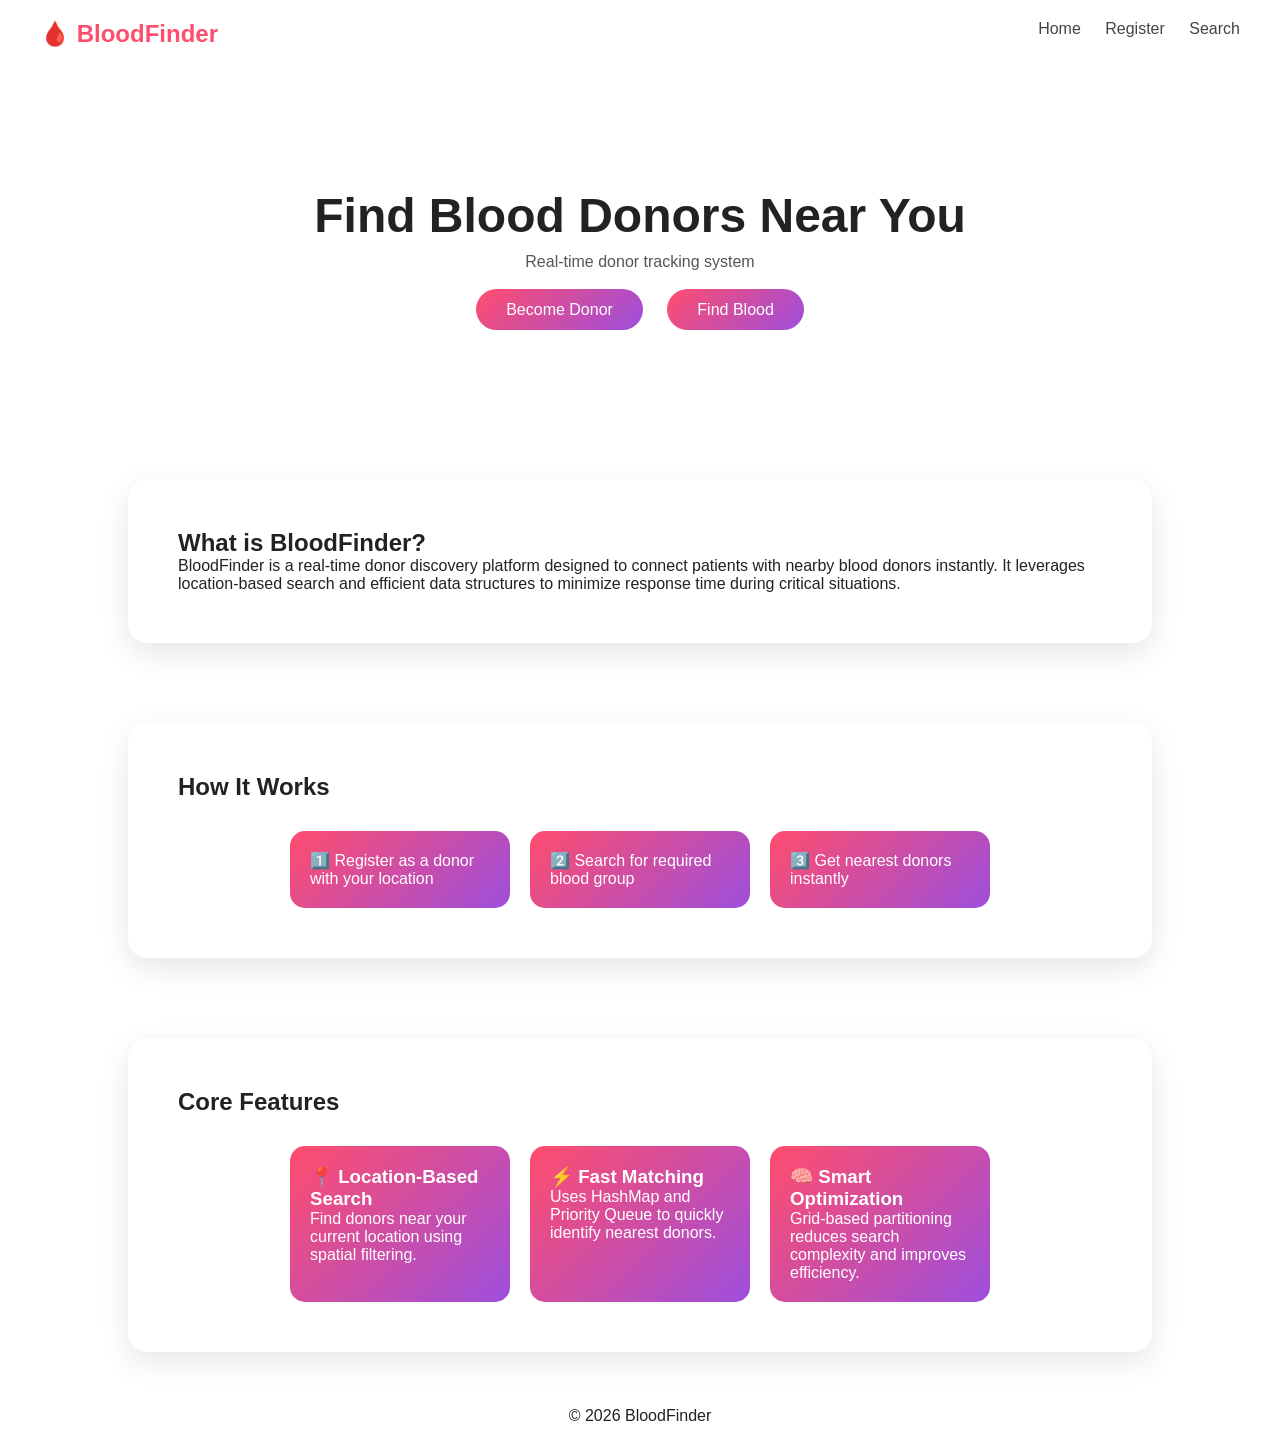
==== index.html @ b20fe091 "Add files via upload" ====
<!DOCTYPE html>
<html lang="en">
<head>
  <meta charset="UTF-8">
  <title>BloodFinder</title>
  <link rel="stylesheet" href="css/style.css">
</head>

<body>

<header class="navbar">
  <h2>🩸 BloodFinder</h2>
  <nav>
    <a href="index.html">Home</a>
    <a href="register.html">Register</a>
    <a href="map.html">Search</a>
  </nav>
</header>

<section class="hero">
  <h1>Find Blood Donors Near You</h1>
  <p>Real-time donor tracking system</p>

  <div class="buttons">
    <a href="register.html" class="btn">Become Donor</a>
    <a href="map.html" class="btn secondary">Find Blood</a>
  </div>
</section>
<!-- ABOUT SECTION -->
<section class="about">
  <h2>What is BloodFinder?</h2>
  <p>
    BloodFinder is a real-time donor discovery platform designed to connect patients with nearby blood donors instantly.
    It leverages location-based search and efficient data structures to minimize response time during critical situations.
  </p>
</section>

<!-- HOW IT WORKS -->
<section class="steps">
  <h2>How It Works</h2>
  <div class="step-container">
    <div class="step">1️⃣ Register as a donor with your location</div>
    <div class="step">2️⃣ Search for required blood group</div>
    <div class="step">3️⃣ Get nearest donors instantly</div>
  </div>
</section>

<!-- FEATURES -->
<section class="features">
  <h2>Core Features</h2>
  <div class="feature-container">

    <div class="feature">
      <h3>📍 Location-Based Search</h3>
      <p>Find donors near your current location using spatial filtering.</p>
    </div>

    <div class="feature">
      <h3>⚡ Fast Matching</h3>
      <p>Uses HashMap and Priority Queue to quickly identify nearest donors.</p>
    </div>

    <div class="feature">
      <h3>🧠 Smart Optimization</h3>
      <p>Grid-based partitioning reduces search complexity and improves efficiency.</p>
    </div>

  </div>
</section>

<footer>
  <p>© 2026 BloodFinder</p>
</footer>

</body>
</html>
---- css/style.css ----
/* ================= RESET ================= */
* {
  margin: 0;
  padding: 0;
  box-sizing: border-box;
  font-family: 'Segoe UI', sans-serif;
}

/* ================= BODY ================= */
body {
  min-height: 100vh;
  display: flex;
  flex-direction: column;
  position: relative;
  color: #222;
}

/* BACKGROUND IMAGE */
body::before {
  content: "";
  position: fixed;
  inset: 0;
  background: url("https://images.unsplash.com/photo-1615461066159-fea0960485d5") no-repeat center/cover;
  opacity: 0.4;
  z-index: -1;
}

/* ================= NAVBAR ================= */
.navbar {
  display: flex;
  justify-content: space-between;
  padding: 20px 40px;
  background: rgba(255,255,255,0.4);
  backdrop-filter: blur(12px);
  position: sticky;
  top: 0;
  z-index: 1000;
}

.navbar h2 {
  color: #ff4d6d;
}

.navbar nav a {
  margin-left: 20px;
  text-decoration: none;
  color: #444;
}

.navbar nav a:hover {
  color: #ff4d6d;
}

/* ================= HERO ================= */
.hero {
  text-align: center;
  padding: 120px 20px;
}

.hero h1 {
  font-size: 3rem;
  color: #222;
}

.hero p {
  margin-top: 10px;
  color: #555;
}

/* ================= BUTTON ================= */
.buttons {
  margin-top: 30px;
}

.btn {
  padding: 12px 30px;
  border-radius: 30px;
  background: linear-gradient(135deg, #ff4d6d, #9d4edd);
  color: white;
  text-decoration: none;
  margin: 10px;
  transition: 0.3s;
}

.btn:hover {
  transform: translateY(-5px);
}

/* ================= SECTIONS ================= */
.about, .steps, .features {
  background: rgba(255,255,255,0.7);
  margin: 40px auto;
  padding: 50px;
  border-radius: 20px;
  width: 80%;
  box-shadow: 0 10px 30px rgba(0,0,0,0.1);
}

/* ================= CARDS ================= */
.step-container, .feature-container {
  display: flex;
  justify-content: center;
  gap: 20px;
  margin-top: 30px;
  flex-wrap: wrap;
}

.step, .feature {
  padding: 20px;
  border-radius: 15px;
  width: 220px;
  background: linear-gradient(135deg, #ff4d6d, #9d4edd);
  color: white;
  transition: 0.3s;
}

.step:hover, .feature:hover {
  transform: translateY(-8px);
}

/* ================= FORM ================= */
.form-container {
  margin: 60px auto;
  padding: 40px;
  width: 350px;
  background: rgba(255,255,255,0.75);
  backdrop-filter: blur(20px);
  border-radius: 20px;
  text-align: center;
}

.form-container input,
.form-container select {
  width: 100%;
  padding: 10px;
  margin: 10px 0;
  border-radius: 10px;
  border: none;
}

/* ================= MAP PAGE ================= */

/* SEARCH BAR */
.search-bar {
  display: flex;
  justify-content: center;
  gap: 10px;
  margin: 20px auto;
  padding: 12px;
  background: rgba(255,255,255,0.8);
  border-radius: 40px;
  width: fit-content;
  box-shadow: 0 5px 20px rgba(0,0,0,0.2);
}

.search-bar input,
.search-bar select {
  padding: 10px;
  border-radius: 20px;
  border: none;
}

.search-bar button {
  padding: 10px 20px;
  border-radius: 20px;
  border: none;
  background: linear-gradient(135deg, #ff4d6d, #9d4edd);
  color: white;
  cursor: pointer;
}

/* MAP FIX */
#map {
  width: 95%;
  height: 500px;
  margin: 20px auto;
  border-radius: 20px;
  overflow: hidden;
  box-shadow: 0 10px 30px rgba(0,0,0,0.2);
}

/* ================= FOOTER ================= */
footer {
  margin-top: auto;
  text-align: center;
  padding: 15px;
  background: rgba(255,255,255,0.4);
}
button {
  padding: 12px 20px;
  border-radius: 30px;
  border: none;
  background: linear-gradient(135deg, #ff4d6d, #9d4edd);
  color: white;
  font-size: 16px;
  cursor: pointer;
  transition: 0.3s;
}

button:hover {
  transform: scale(1.05);
}
.form-container label {
  display: block;
  text-align: left;
  margin-top: 12px;
  font-size: 14px;
  font-weight: 600;
  color: #333;
}
/* SEARCH BAR */
.search-container {
  display: flex;
  gap: 10px;
  justify-content: center;
  padding: 20px;
  margin-top: 20px;
}

.search-container select,
.search-container button {
  padding: 10px;
  border-radius: 20px;
  border: none;
}

.search-container button {
  background: linear-gradient(135deg, #ff4d6d, #9d4edd);
  color: white;
  cursor: pointer;
}

/* RESULTS LIST */
.results {
  width: 80%;
  margin: 20px auto;
  display: grid;
  gap: 15px;
}

/* RESULT CARD */
.card {
  background: rgba(255,255,255,0.9);
  padding: 15px;
  border-radius: 15px;
  box-shadow: 0 5px 15px rgba(0,0,0,0.1);
}

/* MAP */
#map {
  height: 400px;
  width: 90%;
  margin: 20px auto;
  border-radius: 15px;
}
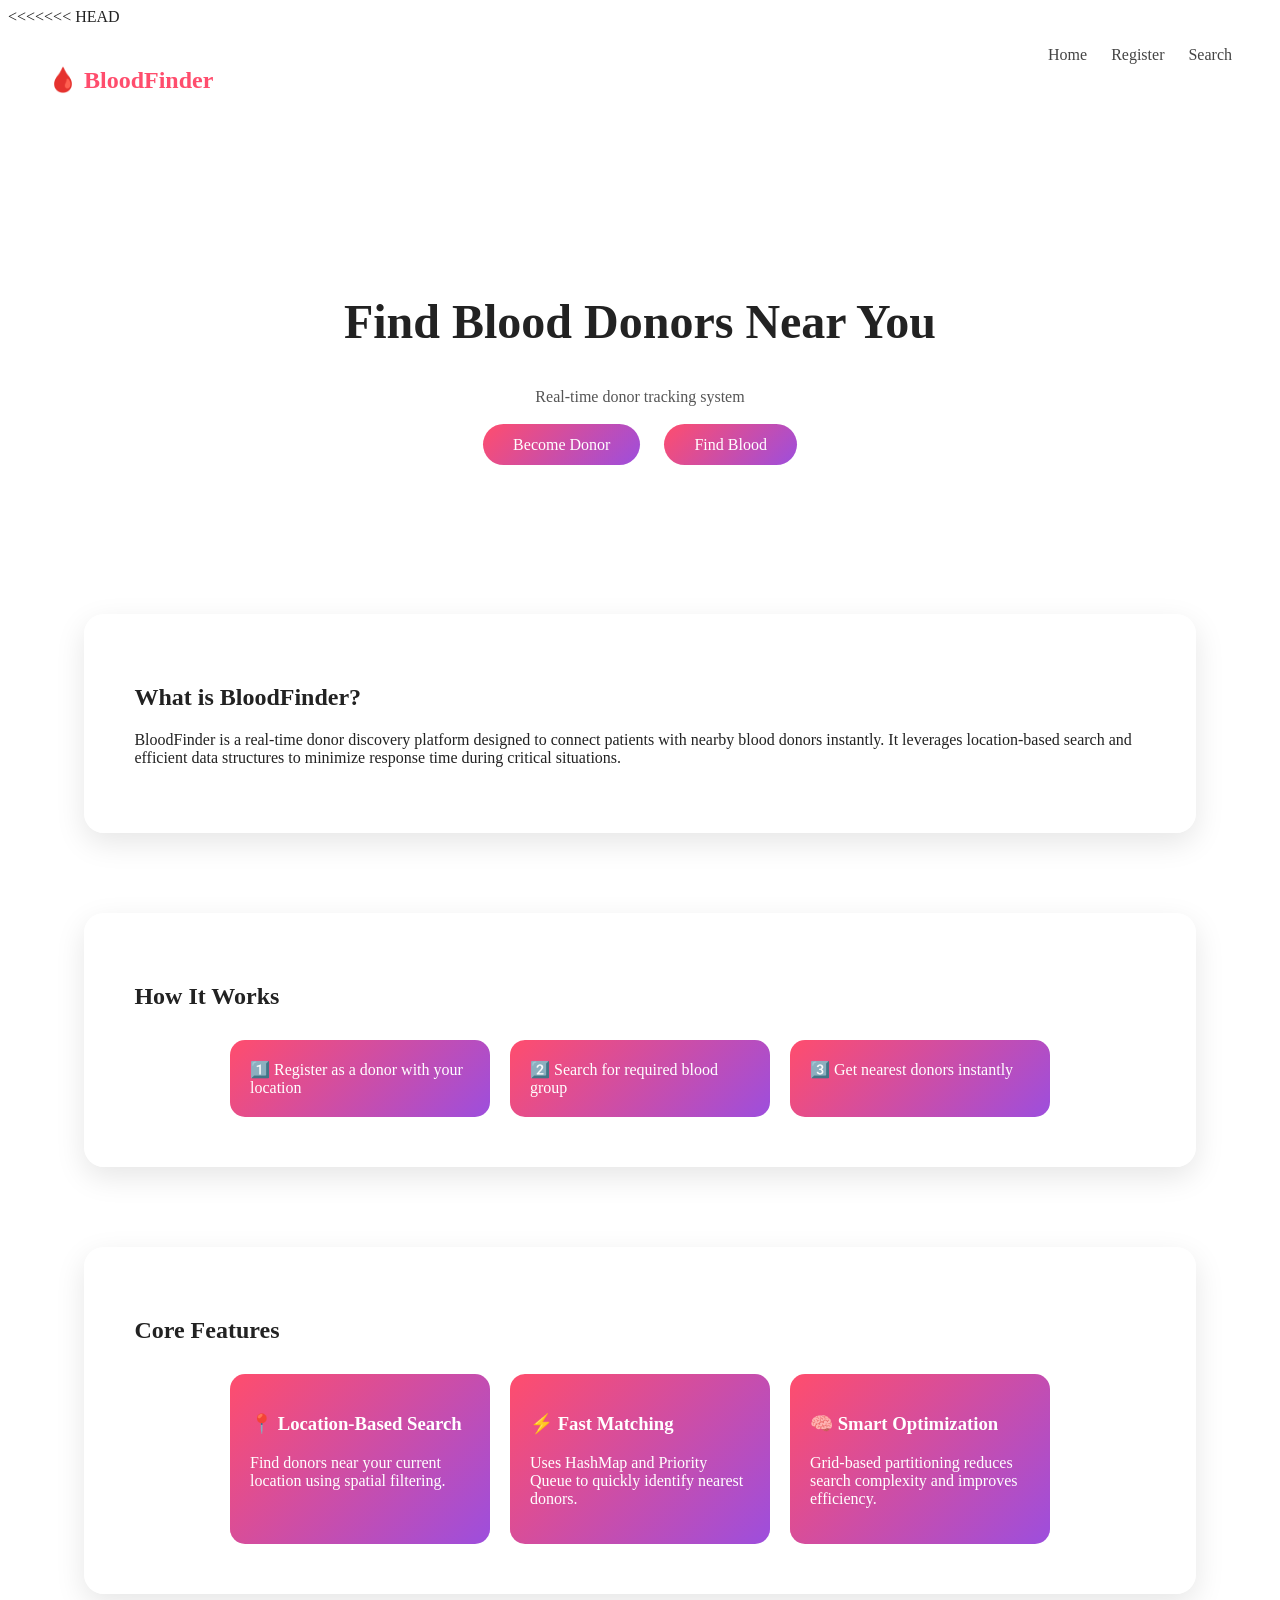
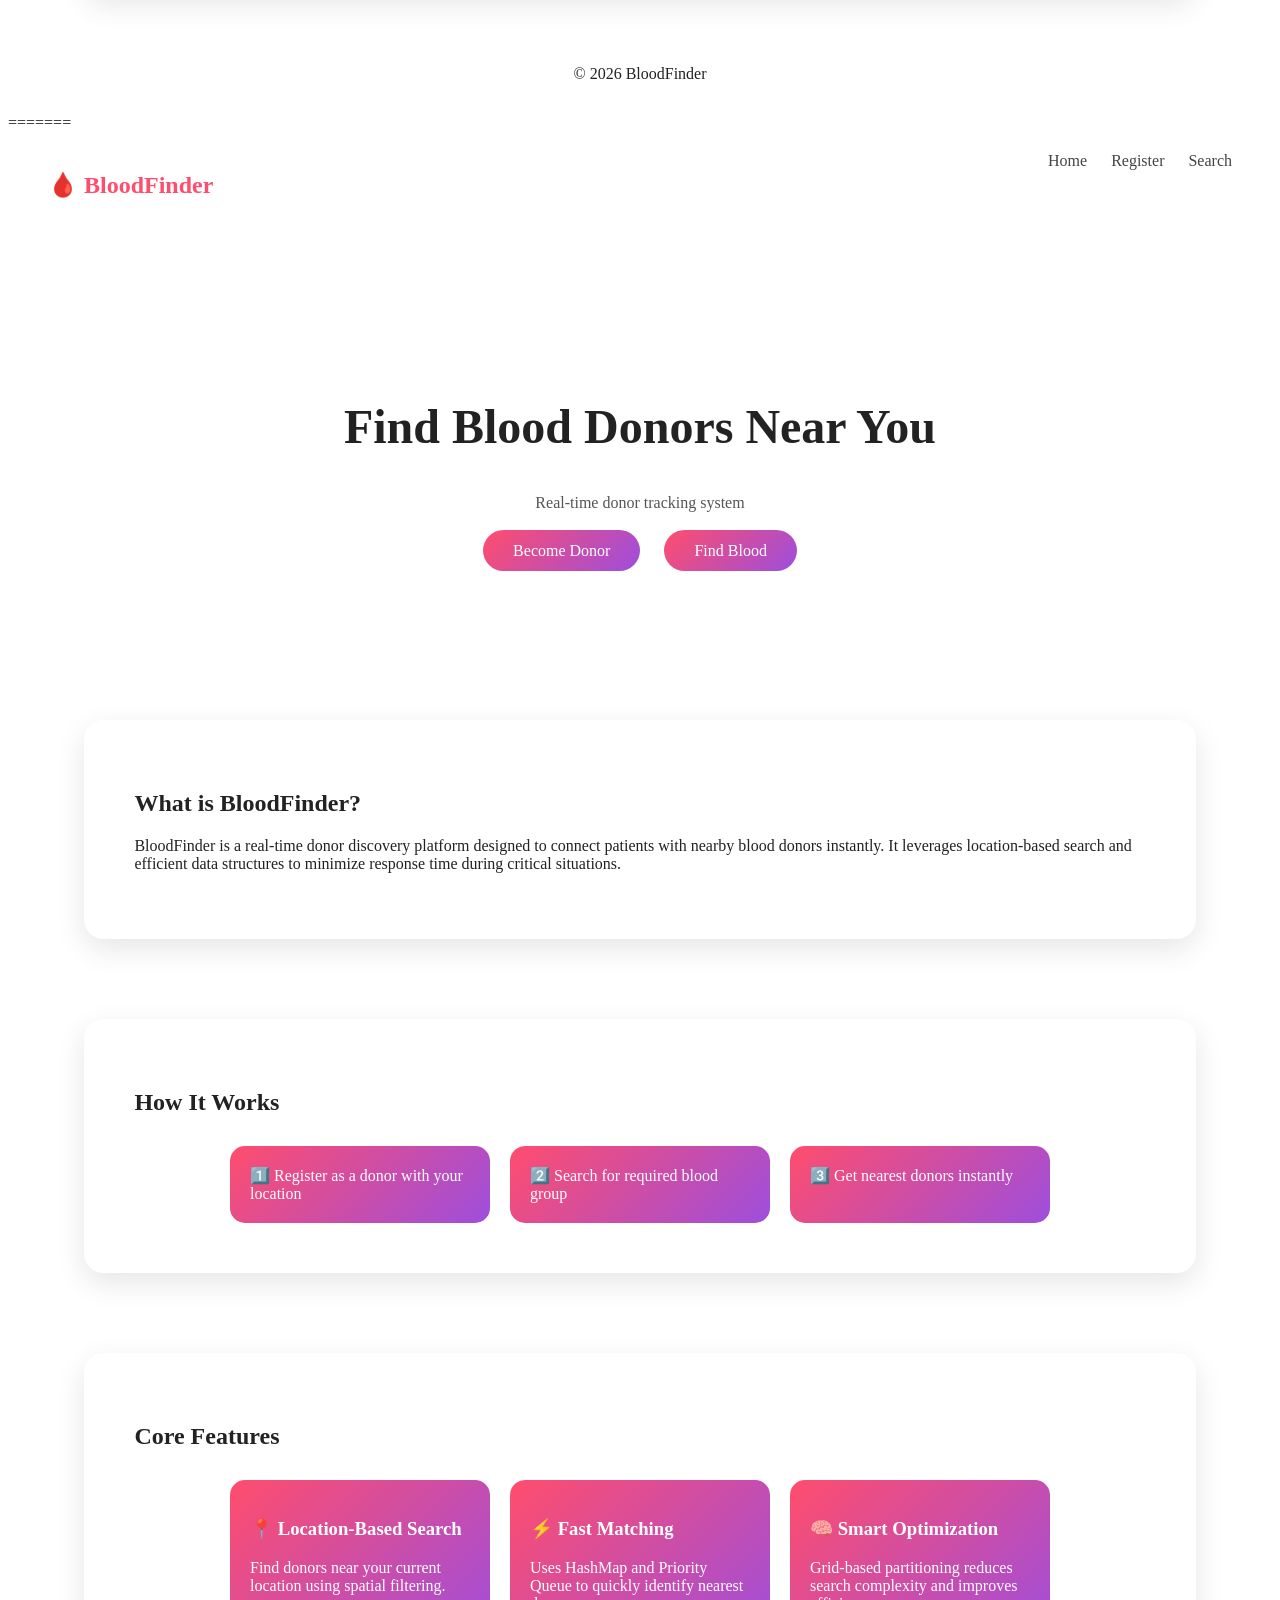
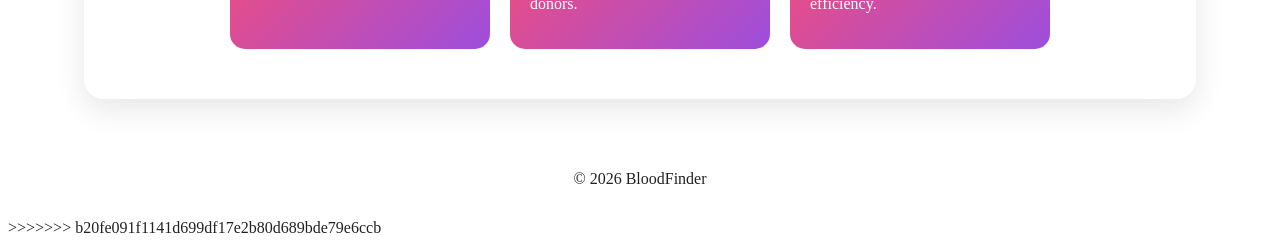
==== commit 8506d4f3: "connect frontend to live backend" ====
--- a/index.html
+++ b/index.html
@@ -1,76 +1,154 @@
-<!DOCTYPE html>
-<html lang="en">
-<head>
-  <meta charset="UTF-8">
-  <title>BloodFinder</title>
-  <link rel="stylesheet" href="css/style.css">
-</head>
-
-<body>
-
-<header class="navbar">
-  <h2>🩸 BloodFinder</h2>
-  <nav>
-    <a href="index.html">Home</a>
-    <a href="register.html">Register</a>
-    <a href="map.html">Search</a>
-  </nav>
-</header>
-
-<section class="hero">
-  <h1>Find Blood Donors Near You</h1>
-  <p>Real-time donor tracking system</p>
-
-  <div class="buttons">
-    <a href="register.html" class="btn">Become Donor</a>
-    <a href="map.html" class="btn secondary">Find Blood</a>
-  </div>
-</section>
-<!-- ABOUT SECTION -->
-<section class="about">
-  <h2>What is BloodFinder?</h2>
-  <p>
-    BloodFinder is a real-time donor discovery platform designed to connect patients with nearby blood donors instantly.
-    It leverages location-based search and efficient data structures to minimize response time during critical situations.
-  </p>
-</section>
-
-<!-- HOW IT WORKS -->
-<section class="steps">
-  <h2>How It Works</h2>
-  <div class="step-container">
-    <div class="step">1️⃣ Register as a donor with your location</div>
-    <div class="step">2️⃣ Search for required blood group</div>
-    <div class="step">3️⃣ Get nearest donors instantly</div>
-  </div>
-</section>
-
-<!-- FEATURES -->
-<section class="features">
-  <h2>Core Features</h2>
-  <div class="feature-container">
-
-    <div class="feature">
-      <h3>📍 Location-Based Search</h3>
-      <p>Find donors near your current location using spatial filtering.</p>
-    </div>
-
-    <div class="feature">
-      <h3>⚡ Fast Matching</h3>
-      <p>Uses HashMap and Priority Queue to quickly identify nearest donors.</p>
-    </div>
-
-    <div class="feature">
-      <h3>🧠 Smart Optimization</h3>
-      <p>Grid-based partitioning reduces search complexity and improves efficiency.</p>
-    </div>
-
-  </div>
-</section>
-
-<footer>
-  <p>© 2026 BloodFinder</p>
-</footer>
-
-</body>
+<<<<<<< HEAD
+<!DOCTYPE html>
+<html lang="en">
+<head>
+  <meta charset="UTF-8">
+  <title>BloodFinder</title>
+  <link rel="stylesheet" href="css/style.css">
+</head>
+
+<body>
+
+<header class="navbar">
+  <h2>🩸 BloodFinder</h2>
+  <nav>
+    <a href="index.html">Home</a>
+    <a href="register.html">Register</a>
+    <a href="map.html">Search</a>
+  </nav>
+</header>
+
+<section class="hero">
+  <h1>Find Blood Donors Near You</h1>
+  <p>Real-time donor tracking system</p>
+
+  <div class="buttons">
+    <a href="register.html" class="btn">Become Donor</a>
+    <a href="map.html" class="btn secondary">Find Blood</a>
+  </div>
+</section>
+<!-- ABOUT SECTION -->
+<section class="about">
+  <h2>What is BloodFinder?</h2>
+  <p>
+    BloodFinder is a real-time donor discovery platform designed to connect patients with nearby blood donors instantly.
+    It leverages location-based search and efficient data structures to minimize response time during critical situations.
+  </p>
+</section>
+
+<!-- HOW IT WORKS -->
+<section class="steps">
+  <h2>How It Works</h2>
+  <div class="step-container">
+    <div class="step">1️⃣ Register as a donor with your location</div>
+    <div class="step">2️⃣ Search for required blood group</div>
+    <div class="step">3️⃣ Get nearest donors instantly</div>
+  </div>
+</section>
+
+<!-- FEATURES -->
+<section class="features">
+  <h2>Core Features</h2>
+  <div class="feature-container">
+
+    <div class="feature">
+      <h3>📍 Location-Based Search</h3>
+      <p>Find donors near your current location using spatial filtering.</p>
+    </div>
+
+    <div class="feature">
+      <h3>⚡ Fast Matching</h3>
+      <p>Uses HashMap and Priority Queue to quickly identify nearest donors.</p>
+    </div>
+
+    <div class="feature">
+      <h3>🧠 Smart Optimization</h3>
+      <p>Grid-based partitioning reduces search complexity and improves efficiency.</p>
+    </div>
+
+  </div>
+</section>
+
+<footer>
+  <p>© 2026 BloodFinder</p>
+</footer>
+
+</body>
+=======
+<!DOCTYPE html>
+<html lang="en">
+<head>
+  <meta charset="UTF-8">
+  <title>BloodFinder</title>
+  <link rel="stylesheet" href="css/style.css">
+</head>
+
+<body>
+
+<header class="navbar">
+  <h2>🩸 BloodFinder</h2>
+  <nav>
+    <a href="index.html">Home</a>
+    <a href="register.html">Register</a>
+    <a href="map.html">Search</a>
+  </nav>
+</header>
+
+<section class="hero">
+  <h1>Find Blood Donors Near You</h1>
+  <p>Real-time donor tracking system</p>
+
+  <div class="buttons">
+    <a href="register.html" class="btn">Become Donor</a>
+    <a href="map.html" class="btn secondary">Find Blood</a>
+  </div>
+</section>
+<!-- ABOUT SECTION -->
+<section class="about">
+  <h2>What is BloodFinder?</h2>
+  <p>
+    BloodFinder is a real-time donor discovery platform designed to connect patients with nearby blood donors instantly.
+    It leverages location-based search and efficient data structures to minimize response time during critical situations.
+  </p>
+</section>
+
+<!-- HOW IT WORKS -->
+<section class="steps">
+  <h2>How It Works</h2>
+  <div class="step-container">
+    <div class="step">1️⃣ Register as a donor with your location</div>
+    <div class="step">2️⃣ Search for required blood group</div>
+    <div class="step">3️⃣ Get nearest donors instantly</div>
+  </div>
+</section>
+
+<!-- FEATURES -->
+<section class="features">
+  <h2>Core Features</h2>
+  <div class="feature-container">
+
+    <div class="feature">
+      <h3>📍 Location-Based Search</h3>
+      <p>Find donors near your current location using spatial filtering.</p>
+    </div>
+
+    <div class="feature">
+      <h3>⚡ Fast Matching</h3>
+      <p>Uses HashMap and Priority Queue to quickly identify nearest donors.</p>
+    </div>
+
+    <div class="feature">
+      <h3>🧠 Smart Optimization</h3>
+      <p>Grid-based partitioning reduces search complexity and improves efficiency.</p>
+    </div>
+
+  </div>
+</section>
+
+<footer>
+  <p>© 2026 BloodFinder</p>
+</footer>
+
+</body>
+>>>>>>> b20fe091f1141d699df17e2b80d689bde79e6ccb
 </html>
--- a/css/style.css
+++ b/css/style.css
@@ -1,255 +1,512 @@
-/* ================= RESET ================= */
-* {
-  margin: 0;
-  padding: 0;
-  box-sizing: border-box;
-  font-family: 'Segoe UI', sans-serif;
-}
-
-/* ================= BODY ================= */
-body {
-  min-height: 100vh;
-  display: flex;
-  flex-direction: column;
-  position: relative;
-  color: #222;
-}
-
-/* BACKGROUND IMAGE */
-body::before {
-  content: "";
-  position: fixed;
-  inset: 0;
-  background: url("https://images.unsplash.com/photo-1615461066159-fea0960485d5") no-repeat center/cover;
-  opacity: 0.4;
-  z-index: -1;
-}
-
-/* ================= NAVBAR ================= */
-.navbar {
-  display: flex;
-  justify-content: space-between;
-  padding: 20px 40px;
-  background: rgba(255,255,255,0.4);
-  backdrop-filter: blur(12px);
-  position: sticky;
-  top: 0;
-  z-index: 1000;
-}
-
-.navbar h2 {
-  color: #ff4d6d;
-}
-
-.navbar nav a {
-  margin-left: 20px;
-  text-decoration: none;
-  color: #444;
-}
-
-.navbar nav a:hover {
-  color: #ff4d6d;
-}
-
-/* ================= HERO ================= */
-.hero {
-  text-align: center;
-  padding: 120px 20px;
-}
-
-.hero h1 {
-  font-size: 3rem;
-  color: #222;
-}
-
-.hero p {
-  margin-top: 10px;
-  color: #555;
-}
-
-/* ================= BUTTON ================= */
-.buttons {
-  margin-top: 30px;
-}
-
-.btn {
-  padding: 12px 30px;
-  border-radius: 30px;
-  background: linear-gradient(135deg, #ff4d6d, #9d4edd);
-  color: white;
-  text-decoration: none;
-  margin: 10px;
-  transition: 0.3s;
-}
-
-.btn:hover {
-  transform: translateY(-5px);
-}
-
-/* ================= SECTIONS ================= */
-.about, .steps, .features {
-  background: rgba(255,255,255,0.7);
-  margin: 40px auto;
-  padding: 50px;
-  border-radius: 20px;
-  width: 80%;
-  box-shadow: 0 10px 30px rgba(0,0,0,0.1);
-}
-
-/* ================= CARDS ================= */
-.step-container, .feature-container {
-  display: flex;
-  justify-content: center;
-  gap: 20px;
-  margin-top: 30px;
-  flex-wrap: wrap;
-}
-
-.step, .feature {
-  padding: 20px;
-  border-radius: 15px;
-  width: 220px;
-  background: linear-gradient(135deg, #ff4d6d, #9d4edd);
-  color: white;
-  transition: 0.3s;
-}
-
-.step:hover, .feature:hover {
-  transform: translateY(-8px);
-}
-
-/* ================= FORM ================= */
-.form-container {
-  margin: 60px auto;
-  padding: 40px;
-  width: 350px;
-  background: rgba(255,255,255,0.75);
-  backdrop-filter: blur(20px);
-  border-radius: 20px;
-  text-align: center;
-}
-
-.form-container input,
-.form-container select {
-  width: 100%;
-  padding: 10px;
-  margin: 10px 0;
-  border-radius: 10px;
-  border: none;
-}
-
-/* ================= MAP PAGE ================= */
-
-/* SEARCH BAR */
-.search-bar {
-  display: flex;
-  justify-content: center;
-  gap: 10px;
-  margin: 20px auto;
-  padding: 12px;
-  background: rgba(255,255,255,0.8);
-  border-radius: 40px;
-  width: fit-content;
-  box-shadow: 0 5px 20px rgba(0,0,0,0.2);
-}
-
-.search-bar input,
-.search-bar select {
-  padding: 10px;
-  border-radius: 20px;
-  border: none;
-}
-
-.search-bar button {
-  padding: 10px 20px;
-  border-radius: 20px;
-  border: none;
-  background: linear-gradient(135deg, #ff4d6d, #9d4edd);
-  color: white;
-  cursor: pointer;
-}
-
-/* MAP FIX */
-#map {
-  width: 95%;
-  height: 500px;
-  margin: 20px auto;
-  border-radius: 20px;
-  overflow: hidden;
-  box-shadow: 0 10px 30px rgba(0,0,0,0.2);
-}
-
-/* ================= FOOTER ================= */
-footer {
-  margin-top: auto;
-  text-align: center;
-  padding: 15px;
-  background: rgba(255,255,255,0.4);
-}
-button {
-  padding: 12px 20px;
-  border-radius: 30px;
-  border: none;
-  background: linear-gradient(135deg, #ff4d6d, #9d4edd);
-  color: white;
-  font-size: 16px;
-  cursor: pointer;
-  transition: 0.3s;
-}
-
-button:hover {
-  transform: scale(1.05);
-}
-.form-container label {
-  display: block;
-  text-align: left;
-  margin-top: 12px;
-  font-size: 14px;
-  font-weight: 600;
-  color: #333;
-}
-/* SEARCH BAR */
-.search-container {
-  display: flex;
-  gap: 10px;
-  justify-content: center;
-  padding: 20px;
-  margin-top: 20px;
-}
-
-.search-container select,
-.search-container button {
-  padding: 10px;
-  border-radius: 20px;
-  border: none;
-}
-
-.search-container button {
-  background: linear-gradient(135deg, #ff4d6d, #9d4edd);
-  color: white;
-  cursor: pointer;
-}
-
-/* RESULTS LIST */
-.results {
-  width: 80%;
-  margin: 20px auto;
-  display: grid;
-  gap: 15px;
-}
-
-/* RESULT CARD */
-.card {
-  background: rgba(255,255,255,0.9);
-  padding: 15px;
-  border-radius: 15px;
-  box-shadow: 0 5px 15px rgba(0,0,0,0.1);
-}
-
-/* MAP */
-#map {
-  height: 400px;
-  width: 90%;
-  margin: 20px auto;
-  border-radius: 15px;
+<<<<<<< HEAD
+/* ================= RESET ================= */
+* {
+  margin: 0;
+  padding: 0;
+  box-sizing: border-box;
+  font-family: 'Segoe UI', sans-serif;
+}
+
+/* ================= BODY ================= */
+body {
+  min-height: 100vh;
+  display: flex;
+  flex-direction: column;
+  position: relative;
+  color: #222;
+}
+
+/* BACKGROUND IMAGE */
+body::before {
+  content: "";
+  position: fixed;
+  inset: 0;
+  background: url("https://images.unsplash.com/photo-1615461066159-fea0960485d5") no-repeat center/cover;
+  opacity: 0.4;
+  z-index: -1;
+}
+
+/* ================= NAVBAR ================= */
+.navbar {
+  display: flex;
+  justify-content: space-between;
+  padding: 20px 40px;
+  background: rgba(255,255,255,0.4);
+  backdrop-filter: blur(12px);
+  position: sticky;
+  top: 0;
+  z-index: 1000;
+}
+
+.navbar h2 {
+  color: #ff4d6d;
+}
+
+.navbar nav a {
+  margin-left: 20px;
+  text-decoration: none;
+  color: #444;
+}
+
+.navbar nav a:hover {
+  color: #ff4d6d;
+}
+
+/* ================= HERO ================= */
+.hero {
+  text-align: center;
+  padding: 120px 20px;
+}
+
+.hero h1 {
+  font-size: 3rem;
+  color: #222;
+}
+
+.hero p {
+  margin-top: 10px;
+  color: #555;
+}
+
+/* ================= BUTTON ================= */
+.buttons {
+  margin-top: 30px;
+}
+
+.btn {
+  padding: 12px 30px;
+  border-radius: 30px;
+  background: linear-gradient(135deg, #ff4d6d, #9d4edd);
+  color: white;
+  text-decoration: none;
+  margin: 10px;
+  transition: 0.3s;
+}
+
+.btn:hover {
+  transform: translateY(-5px);
+}
+
+/* ================= SECTIONS ================= */
+.about, .steps, .features {
+  background: rgba(255,255,255,0.7);
+  margin: 40px auto;
+  padding: 50px;
+  border-radius: 20px;
+  width: 80%;
+  box-shadow: 0 10px 30px rgba(0,0,0,0.1);
+}
+
+/* ================= CARDS ================= */
+.step-container, .feature-container {
+  display: flex;
+  justify-content: center;
+  gap: 20px;
+  margin-top: 30px;
+  flex-wrap: wrap;
+}
+
+.step, .feature {
+  padding: 20px;
+  border-radius: 15px;
+  width: 220px;
+  background: linear-gradient(135deg, #ff4d6d, #9d4edd);
+  color: white;
+  transition: 0.3s;
+}
+
+.step:hover, .feature:hover {
+  transform: translateY(-8px);
+}
+
+/* ================= FORM ================= */
+.form-container {
+  margin: 60px auto;
+  padding: 40px;
+  width: 350px;
+  background: rgba(255,255,255,0.75);
+  backdrop-filter: blur(20px);
+  border-radius: 20px;
+  text-align: center;
+}
+
+.form-container input,
+.form-container select {
+  width: 100%;
+  padding: 10px;
+  margin: 10px 0;
+  border-radius: 10px;
+  border: none;
+}
+
+/* ================= MAP PAGE ================= */
+
+/* SEARCH BAR */
+.search-bar {
+  display: flex;
+  justify-content: center;
+  gap: 10px;
+  margin: 20px auto;
+  padding: 12px;
+  background: rgba(255,255,255,0.8);
+  border-radius: 40px;
+  width: fit-content;
+  box-shadow: 0 5px 20px rgba(0,0,0,0.2);
+}
+
+.search-bar input,
+.search-bar select {
+  padding: 10px;
+  border-radius: 20px;
+  border: none;
+}
+
+.search-bar button {
+  padding: 10px 20px;
+  border-radius: 20px;
+  border: none;
+  background: linear-gradient(135deg, #ff4d6d, #9d4edd);
+  color: white;
+  cursor: pointer;
+}
+
+/* MAP FIX */
+#map {
+  width: 95%;
+  height: 500px;
+  margin: 20px auto;
+  border-radius: 20px;
+  overflow: hidden;
+  box-shadow: 0 10px 30px rgba(0,0,0,0.2);
+}
+
+/* ================= FOOTER ================= */
+footer {
+  margin-top: auto;
+  text-align: center;
+  padding: 15px;
+  background: rgba(255,255,255,0.4);
+}
+button {
+  padding: 12px 20px;
+  border-radius: 30px;
+  border: none;
+  background: linear-gradient(135deg, #ff4d6d, #9d4edd);
+  color: white;
+  font-size: 16px;
+  cursor: pointer;
+  transition: 0.3s;
+}
+
+button:hover {
+  transform: scale(1.05);
+}
+.form-container label {
+  display: block;
+  text-align: left;
+  margin-top: 12px;
+  font-size: 14px;
+  font-weight: 600;
+  color: #333;
+}
+/* SEARCH BAR */
+.search-container {
+  display: flex;
+  gap: 10px;
+  justify-content: center;
+  padding: 20px;
+  margin-top: 20px;
+}
+
+.search-container select,
+.search-container button {
+  padding: 10px;
+  border-radius: 20px;
+  border: none;
+}
+
+.search-container button {
+  background: linear-gradient(135deg, #ff4d6d, #9d4edd);
+  color: white;
+  cursor: pointer;
+}
+
+/* RESULTS LIST */
+.results {
+  width: 80%;
+  margin: 20px auto;
+  display: grid;
+  gap: 15px;
+}
+
+/* RESULT CARD */
+.card {
+  background: rgba(255,255,255,0.9);
+  padding: 15px;
+  border-radius: 15px;
+  box-shadow: 0 5px 15px rgba(0,0,0,0.1);
+}
+
+/* MAP */
+#map {
+  height: 400px;
+  width: 90%;
+  margin: 20px auto;
+  border-radius: 15px;
+=======
+/* ================= RESET ================= */
+* {
+  margin: 0;
+  padding: 0;
+  box-sizing: border-box;
+  font-family: 'Segoe UI', sans-serif;
+}
+
+/* ================= BODY ================= */
+body {
+  min-height: 100vh;
+  display: flex;
+  flex-direction: column;
+  position: relative;
+  color: #222;
+}
+
+/* BACKGROUND IMAGE */
+body::before {
+  content: "";
+  position: fixed;
+  inset: 0;
+  background: url("https://images.unsplash.com/photo-1615461066159-fea0960485d5") no-repeat center/cover;
+  opacity: 0.4;
+  z-index: -1;
+}
+
+/* ================= NAVBAR ================= */
+.navbar {
+  display: flex;
+  justify-content: space-between;
+  padding: 20px 40px;
+  background: rgba(255,255,255,0.4);
+  backdrop-filter: blur(12px);
+  position: sticky;
+  top: 0;
+  z-index: 1000;
+}
+
+.navbar h2 {
+  color: #ff4d6d;
+}
+
+.navbar nav a {
+  margin-left: 20px;
+  text-decoration: none;
+  color: #444;
+}
+
+.navbar nav a:hover {
+  color: #ff4d6d;
+}
+
+/* ================= HERO ================= */
+.hero {
+  text-align: center;
+  padding: 120px 20px;
+}
+
+.hero h1 {
+  font-size: 3rem;
+  color: #222;
+}
+
+.hero p {
+  margin-top: 10px;
+  color: #555;
+}
+
+/* ================= BUTTON ================= */
+.buttons {
+  margin-top: 30px;
+}
+
+.btn {
+  padding: 12px 30px;
+  border-radius: 30px;
+  background: linear-gradient(135deg, #ff4d6d, #9d4edd);
+  color: white;
+  text-decoration: none;
+  margin: 10px;
+  transition: 0.3s;
+}
+
+.btn:hover {
+  transform: translateY(-5px);
+}
+
+/* ================= SECTIONS ================= */
+.about, .steps, .features {
+  background: rgba(255,255,255,0.7);
+  margin: 40px auto;
+  padding: 50px;
+  border-radius: 20px;
+  width: 80%;
+  box-shadow: 0 10px 30px rgba(0,0,0,0.1);
+}
+
+/* ================= CARDS ================= */
+.step-container, .feature-container {
+  display: flex;
+  justify-content: center;
+  gap: 20px;
+  margin-top: 30px;
+  flex-wrap: wrap;
+}
+
+.step, .feature {
+  padding: 20px;
+  border-radius: 15px;
+  width: 220px;
+  background: linear-gradient(135deg, #ff4d6d, #9d4edd);
+  color: white;
+  transition: 0.3s;
+}
+
+.step:hover, .feature:hover {
+  transform: translateY(-8px);
+}
+
+/* ================= FORM ================= */
+.form-container {
+  margin: 60px auto;
+  padding: 40px;
+  width: 350px;
+  background: rgba(255,255,255,0.75);
+  backdrop-filter: blur(20px);
+  border-radius: 20px;
+  text-align: center;
+}
+
+.form-container input,
+.form-container select {
+  width: 100%;
+  padding: 10px;
+  margin: 10px 0;
+  border-radius: 10px;
+  border: none;
+}
+
+/* ================= MAP PAGE ================= */
+
+/* SEARCH BAR */
+.search-bar {
+  display: flex;
+  justify-content: center;
+  gap: 10px;
+  margin: 20px auto;
+  padding: 12px;
+  background: rgba(255,255,255,0.8);
+  border-radius: 40px;
+  width: fit-content;
+  box-shadow: 0 5px 20px rgba(0,0,0,0.2);
+}
+
+.search-bar input,
+.search-bar select {
+  padding: 10px;
+  border-radius: 20px;
+  border: none;
+}
+
+.search-bar button {
+  padding: 10px 20px;
+  border-radius: 20px;
+  border: none;
+  background: linear-gradient(135deg, #ff4d6d, #9d4edd);
+  color: white;
+  cursor: pointer;
+}
+
+/* MAP FIX */
+#map {
+  width: 95%;
+  height: 500px;
+  margin: 20px auto;
+  border-radius: 20px;
+  overflow: hidden;
+  box-shadow: 0 10px 30px rgba(0,0,0,0.2);
+}
+
+/* ================= FOOTER ================= */
+footer {
+  margin-top: auto;
+  text-align: center;
+  padding: 15px;
+  background: rgba(255,255,255,0.4);
+}
+button {
+  padding: 12px 20px;
+  border-radius: 30px;
+  border: none;
+  background: linear-gradient(135deg, #ff4d6d, #9d4edd);
+  color: white;
+  font-size: 16px;
+  cursor: pointer;
+  transition: 0.3s;
+}
+
+button:hover {
+  transform: scale(1.05);
+}
+.form-container label {
+  display: block;
+  text-align: left;
+  margin-top: 12px;
+  font-size: 14px;
+  font-weight: 600;
+  color: #333;
+}
+/* SEARCH BAR */
+.search-container {
+  display: flex;
+  gap: 10px;
+  justify-content: center;
+  padding: 20px;
+  margin-top: 20px;
+}
+
+.search-container select,
+.search-container button {
+  padding: 10px;
+  border-radius: 20px;
+  border: none;
+}
+
+.search-container button {
+  background: linear-gradient(135deg, #ff4d6d, #9d4edd);
+  color: white;
+  cursor: pointer;
+}
+
+/* RESULTS LIST */
+.results {
+  width: 80%;
+  margin: 20px auto;
+  display: grid;
+  gap: 15px;
+}
+
+/* RESULT CARD */
+.card {
+  background: rgba(255,255,255,0.9);
+  padding: 15px;
+  border-radius: 15px;
+  box-shadow: 0 5px 15px rgba(0,0,0,0.1);
+}
+
+/* MAP */
+#map {
+  height: 400px;
+  width: 90%;
+  margin: 20px auto;
+  border-radius: 15px;
+>>>>>>> b20fe091f1141d699df17e2b80d689bde79e6ccb
 }
--- a/css/style.css
+++ b/css/style.css
@@ -1,255 +1,512 @@
-/* ================= RESET ================= */
-* {
-  margin: 0;
-  padding: 0;
-  box-sizing: border-box;
-  font-family: 'Segoe UI', sans-serif;
-}
-
-/* ================= BODY ================= */
-body {
-  min-height: 100vh;
-  display: flex;
-  flex-direction: column;
-  position: relative;
-  color: #222;
-}
-
-/* BACKGROUND IMAGE */
-body::before {
-  content: "";
-  position: fixed;
-  inset: 0;
-  background: url("https://images.unsplash.com/photo-1615461066159-fea0960485d5") no-repeat center/cover;
-  opacity: 0.4;
-  z-index: -1;
-}
-
-/* ================= NAVBAR ================= */
-.navbar {
-  display: flex;
-  justify-content: space-between;
-  padding: 20px 40px;
-  background: rgba(255,255,255,0.4);
-  backdrop-filter: blur(12px);
-  position: sticky;
-  top: 0;
-  z-index: 1000;
-}
-
-.navbar h2 {
-  color: #ff4d6d;
-}
-
-.navbar nav a {
-  margin-left: 20px;
-  text-decoration: none;
-  color: #444;
-}
-
-.navbar nav a:hover {
-  color: #ff4d6d;
-}
-
-/* ================= HERO ================= */
-.hero {
-  text-align: center;
-  padding: 120px 20px;
-}
-
-.hero h1 {
-  font-size: 3rem;
-  color: #222;
-}
-
-.hero p {
-  margin-top: 10px;
-  color: #555;
-}
-
-/* ================= BUTTON ================= */
-.buttons {
-  margin-top: 30px;
-}
-
-.btn {
-  padding: 12px 30px;
-  border-radius: 30px;
-  background: linear-gradient(135deg, #ff4d6d, #9d4edd);
-  color: white;
-  text-decoration: none;
-  margin: 10px;
-  transition: 0.3s;
-}
-
-.btn:hover {
-  transform: translateY(-5px);
-}
-
-/* ================= SECTIONS ================= */
-.about, .steps, .features {
-  background: rgba(255,255,255,0.7);
-  margin: 40px auto;
-  padding: 50px;
-  border-radius: 20px;
-  width: 80%;
-  box-shadow: 0 10px 30px rgba(0,0,0,0.1);
-}
-
-/* ================= CARDS ================= */
-.step-container, .feature-container {
-  display: flex;
-  justify-content: center;
-  gap: 20px;
-  margin-top: 30px;
-  flex-wrap: wrap;
-}
-
-.step, .feature {
-  padding: 20px;
-  border-radius: 15px;
-  width: 220px;
-  background: linear-gradient(135deg, #ff4d6d, #9d4edd);
-  color: white;
-  transition: 0.3s;
-}
-
-.step:hover, .feature:hover {
-  transform: translateY(-8px);
-}
-
-/* ================= FORM ================= */
-.form-container {
-  margin: 60px auto;
-  padding: 40px;
-  width: 350px;
-  background: rgba(255,255,255,0.75);
-  backdrop-filter: blur(20px);
-  border-radius: 20px;
-  text-align: center;
-}
-
-.form-container input,
-.form-container select {
-  width: 100%;
-  padding: 10px;
-  margin: 10px 0;
-  border-radius: 10px;
-  border: none;
-}
-
-/* ================= MAP PAGE ================= */
-
-/* SEARCH BAR */
-.search-bar {
-  display: flex;
-  justify-content: center;
-  gap: 10px;
-  margin: 20px auto;
-  padding: 12px;
-  background: rgba(255,255,255,0.8);
-  border-radius: 40px;
-  width: fit-content;
-  box-shadow: 0 5px 20px rgba(0,0,0,0.2);
-}
-
-.search-bar input,
-.search-bar select {
-  padding: 10px;
-  border-radius: 20px;
-  border: none;
-}
-
-.search-bar button {
-  padding: 10px 20px;
-  border-radius: 20px;
-  border: none;
-  background: linear-gradient(135deg, #ff4d6d, #9d4edd);
-  color: white;
-  cursor: pointer;
-}
-
-/* MAP FIX */
-#map {
-  width: 95%;
-  height: 500px;
-  margin: 20px auto;
-  border-radius: 20px;
-  overflow: hidden;
-  box-shadow: 0 10px 30px rgba(0,0,0,0.2);
-}
-
-/* ================= FOOTER ================= */
-footer {
-  margin-top: auto;
-  text-align: center;
-  padding: 15px;
-  background: rgba(255,255,255,0.4);
-}
-button {
-  padding: 12px 20px;
-  border-radius: 30px;
-  border: none;
-  background: linear-gradient(135deg, #ff4d6d, #9d4edd);
-  color: white;
-  font-size: 16px;
-  cursor: pointer;
-  transition: 0.3s;
-}
-
-button:hover {
-  transform: scale(1.05);
-}
-.form-container label {
-  display: block;
-  text-align: left;
-  margin-top: 12px;
-  font-size: 14px;
-  font-weight: 600;
-  color: #333;
-}
-/* SEARCH BAR */
-.search-container {
-  display: flex;
-  gap: 10px;
-  justify-content: center;
-  padding: 20px;
-  margin-top: 20px;
-}
-
-.search-container select,
-.search-container button {
-  padding: 10px;
-  border-radius: 20px;
-  border: none;
-}
-
-.search-container button {
-  background: linear-gradient(135deg, #ff4d6d, #9d4edd);
-  color: white;
-  cursor: pointer;
-}
-
-/* RESULTS LIST */
-.results {
-  width: 80%;
-  margin: 20px auto;
-  display: grid;
-  gap: 15px;
-}
-
-/* RESULT CARD */
-.card {
-  background: rgba(255,255,255,0.9);
-  padding: 15px;
-  border-radius: 15px;
-  box-shadow: 0 5px 15px rgba(0,0,0,0.1);
-}
-
-/* MAP */
-#map {
-  height: 400px;
-  width: 90%;
-  margin: 20px auto;
-  border-radius: 15px;
+<<<<<<< HEAD
+/* ================= RESET ================= */
+* {
+  margin: 0;
+  padding: 0;
+  box-sizing: border-box;
+  font-family: 'Segoe UI', sans-serif;
+}
+
+/* ================= BODY ================= */
+body {
+  min-height: 100vh;
+  display: flex;
+  flex-direction: column;
+  position: relative;
+  color: #222;
+}
+
+/* BACKGROUND IMAGE */
+body::before {
+  content: "";
+  position: fixed;
+  inset: 0;
+  background: url("https://images.unsplash.com/photo-1615461066159-fea0960485d5") no-repeat center/cover;
+  opacity: 0.4;
+  z-index: -1;
+}
+
+/* ================= NAVBAR ================= */
+.navbar {
+  display: flex;
+  justify-content: space-between;
+  padding: 20px 40px;
+  background: rgba(255,255,255,0.4);
+  backdrop-filter: blur(12px);
+  position: sticky;
+  top: 0;
+  z-index: 1000;
+}
+
+.navbar h2 {
+  color: #ff4d6d;
+}
+
+.navbar nav a {
+  margin-left: 20px;
+  text-decoration: none;
+  color: #444;
+}
+
+.navbar nav a:hover {
+  color: #ff4d6d;
+}
+
+/* ================= HERO ================= */
+.hero {
+  text-align: center;
+  padding: 120px 20px;
+}
+
+.hero h1 {
+  font-size: 3rem;
+  color: #222;
+}
+
+.hero p {
+  margin-top: 10px;
+  color: #555;
+}
+
+/* ================= BUTTON ================= */
+.buttons {
+  margin-top: 30px;
+}
+
+.btn {
+  padding: 12px 30px;
+  border-radius: 30px;
+  background: linear-gradient(135deg, #ff4d6d, #9d4edd);
+  color: white;
+  text-decoration: none;
+  margin: 10px;
+  transition: 0.3s;
+}
+
+.btn:hover {
+  transform: translateY(-5px);
+}
+
+/* ================= SECTIONS ================= */
+.about, .steps, .features {
+  background: rgba(255,255,255,0.7);
+  margin: 40px auto;
+  padding: 50px;
+  border-radius: 20px;
+  width: 80%;
+  box-shadow: 0 10px 30px rgba(0,0,0,0.1);
+}
+
+/* ================= CARDS ================= */
+.step-container, .feature-container {
+  display: flex;
+  justify-content: center;
+  gap: 20px;
+  margin-top: 30px;
+  flex-wrap: wrap;
+}
+
+.step, .feature {
+  padding: 20px;
+  border-radius: 15px;
+  width: 220px;
+  background: linear-gradient(135deg, #ff4d6d, #9d4edd);
+  color: white;
+  transition: 0.3s;
+}
+
+.step:hover, .feature:hover {
+  transform: translateY(-8px);
+}
+
+/* ================= FORM ================= */
+.form-container {
+  margin: 60px auto;
+  padding: 40px;
+  width: 350px;
+  background: rgba(255,255,255,0.75);
+  backdrop-filter: blur(20px);
+  border-radius: 20px;
+  text-align: center;
+}
+
+.form-container input,
+.form-container select {
+  width: 100%;
+  padding: 10px;
+  margin: 10px 0;
+  border-radius: 10px;
+  border: none;
+}
+
+/* ================= MAP PAGE ================= */
+
+/* SEARCH BAR */
+.search-bar {
+  display: flex;
+  justify-content: center;
+  gap: 10px;
+  margin: 20px auto;
+  padding: 12px;
+  background: rgba(255,255,255,0.8);
+  border-radius: 40px;
+  width: fit-content;
+  box-shadow: 0 5px 20px rgba(0,0,0,0.2);
+}
+
+.search-bar input,
+.search-bar select {
+  padding: 10px;
+  border-radius: 20px;
+  border: none;
+}
+
+.search-bar button {
+  padding: 10px 20px;
+  border-radius: 20px;
+  border: none;
+  background: linear-gradient(135deg, #ff4d6d, #9d4edd);
+  color: white;
+  cursor: pointer;
+}
+
+/* MAP FIX */
+#map {
+  width: 95%;
+  height: 500px;
+  margin: 20px auto;
+  border-radius: 20px;
+  overflow: hidden;
+  box-shadow: 0 10px 30px rgba(0,0,0,0.2);
+}
+
+/* ================= FOOTER ================= */
+footer {
+  margin-top: auto;
+  text-align: center;
+  padding: 15px;
+  background: rgba(255,255,255,0.4);
+}
+button {
+  padding: 12px 20px;
+  border-radius: 30px;
+  border: none;
+  background: linear-gradient(135deg, #ff4d6d, #9d4edd);
+  color: white;
+  font-size: 16px;
+  cursor: pointer;
+  transition: 0.3s;
+}
+
+button:hover {
+  transform: scale(1.05);
+}
+.form-container label {
+  display: block;
+  text-align: left;
+  margin-top: 12px;
+  font-size: 14px;
+  font-weight: 600;
+  color: #333;
+}
+/* SEARCH BAR */
+.search-container {
+  display: flex;
+  gap: 10px;
+  justify-content: center;
+  padding: 20px;
+  margin-top: 20px;
+}
+
+.search-container select,
+.search-container button {
+  padding: 10px;
+  border-radius: 20px;
+  border: none;
+}
+
+.search-container button {
+  background: linear-gradient(135deg, #ff4d6d, #9d4edd);
+  color: white;
+  cursor: pointer;
+}
+
+/* RESULTS LIST */
+.results {
+  width: 80%;
+  margin: 20px auto;
+  display: grid;
+  gap: 15px;
+}
+
+/* RESULT CARD */
+.card {
+  background: rgba(255,255,255,0.9);
+  padding: 15px;
+  border-radius: 15px;
+  box-shadow: 0 5px 15px rgba(0,0,0,0.1);
+}
+
+/* MAP */
+#map {
+  height: 400px;
+  width: 90%;
+  margin: 20px auto;
+  border-radius: 15px;
+=======
+/* ================= RESET ================= */
+* {
+  margin: 0;
+  padding: 0;
+  box-sizing: border-box;
+  font-family: 'Segoe UI', sans-serif;
+}
+
+/* ================= BODY ================= */
+body {
+  min-height: 100vh;
+  display: flex;
+  flex-direction: column;
+  position: relative;
+  color: #222;
+}
+
+/* BACKGROUND IMAGE */
+body::before {
+  content: "";
+  position: fixed;
+  inset: 0;
+  background: url("https://images.unsplash.com/photo-1615461066159-fea0960485d5") no-repeat center/cover;
+  opacity: 0.4;
+  z-index: -1;
+}
+
+/* ================= NAVBAR ================= */
+.navbar {
+  display: flex;
+  justify-content: space-between;
+  padding: 20px 40px;
+  background: rgba(255,255,255,0.4);
+  backdrop-filter: blur(12px);
+  position: sticky;
+  top: 0;
+  z-index: 1000;
+}
+
+.navbar h2 {
+  color: #ff4d6d;
+}
+
+.navbar nav a {
+  margin-left: 20px;
+  text-decoration: none;
+  color: #444;
+}
+
+.navbar nav a:hover {
+  color: #ff4d6d;
+}
+
+/* ================= HERO ================= */
+.hero {
+  text-align: center;
+  padding: 120px 20px;
+}
+
+.hero h1 {
+  font-size: 3rem;
+  color: #222;
+}
+
+.hero p {
+  margin-top: 10px;
+  color: #555;
+}
+
+/* ================= BUTTON ================= */
+.buttons {
+  margin-top: 30px;
+}
+
+.btn {
+  padding: 12px 30px;
+  border-radius: 30px;
+  background: linear-gradient(135deg, #ff4d6d, #9d4edd);
+  color: white;
+  text-decoration: none;
+  margin: 10px;
+  transition: 0.3s;
+}
+
+.btn:hover {
+  transform: translateY(-5px);
+}
+
+/* ================= SECTIONS ================= */
+.about, .steps, .features {
+  background: rgba(255,255,255,0.7);
+  margin: 40px auto;
+  padding: 50px;
+  border-radius: 20px;
+  width: 80%;
+  box-shadow: 0 10px 30px rgba(0,0,0,0.1);
+}
+
+/* ================= CARDS ================= */
+.step-container, .feature-container {
+  display: flex;
+  justify-content: center;
+  gap: 20px;
+  margin-top: 30px;
+  flex-wrap: wrap;
+}
+
+.step, .feature {
+  padding: 20px;
+  border-radius: 15px;
+  width: 220px;
+  background: linear-gradient(135deg, #ff4d6d, #9d4edd);
+  color: white;
+  transition: 0.3s;
+}
+
+.step:hover, .feature:hover {
+  transform: translateY(-8px);
+}
+
+/* ================= FORM ================= */
+.form-container {
+  margin: 60px auto;
+  padding: 40px;
+  width: 350px;
+  background: rgba(255,255,255,0.75);
+  backdrop-filter: blur(20px);
+  border-radius: 20px;
+  text-align: center;
+}
+
+.form-container input,
+.form-container select {
+  width: 100%;
+  padding: 10px;
+  margin: 10px 0;
+  border-radius: 10px;
+  border: none;
+}
+
+/* ================= MAP PAGE ================= */
+
+/* SEARCH BAR */
+.search-bar {
+  display: flex;
+  justify-content: center;
+  gap: 10px;
+  margin: 20px auto;
+  padding: 12px;
+  background: rgba(255,255,255,0.8);
+  border-radius: 40px;
+  width: fit-content;
+  box-shadow: 0 5px 20px rgba(0,0,0,0.2);
+}
+
+.search-bar input,
+.search-bar select {
+  padding: 10px;
+  border-radius: 20px;
+  border: none;
+}
+
+.search-bar button {
+  padding: 10px 20px;
+  border-radius: 20px;
+  border: none;
+  background: linear-gradient(135deg, #ff4d6d, #9d4edd);
+  color: white;
+  cursor: pointer;
+}
+
+/* MAP FIX */
+#map {
+  width: 95%;
+  height: 500px;
+  margin: 20px auto;
+  border-radius: 20px;
+  overflow: hidden;
+  box-shadow: 0 10px 30px rgba(0,0,0,0.2);
+}
+
+/* ================= FOOTER ================= */
+footer {
+  margin-top: auto;
+  text-align: center;
+  padding: 15px;
+  background: rgba(255,255,255,0.4);
+}
+button {
+  padding: 12px 20px;
+  border-radius: 30px;
+  border: none;
+  background: linear-gradient(135deg, #ff4d6d, #9d4edd);
+  color: white;
+  font-size: 16px;
+  cursor: pointer;
+  transition: 0.3s;
+}
+
+button:hover {
+  transform: scale(1.05);
+}
+.form-container label {
+  display: block;
+  text-align: left;
+  margin-top: 12px;
+  font-size: 14px;
+  font-weight: 600;
+  color: #333;
+}
+/* SEARCH BAR */
+.search-container {
+  display: flex;
+  gap: 10px;
+  justify-content: center;
+  padding: 20px;
+  margin-top: 20px;
+}
+
+.search-container select,
+.search-container button {
+  padding: 10px;
+  border-radius: 20px;
+  border: none;
+}
+
+.search-container button {
+  background: linear-gradient(135deg, #ff4d6d, #9d4edd);
+  color: white;
+  cursor: pointer;
+}
+
+/* RESULTS LIST */
+.results {
+  width: 80%;
+  margin: 20px auto;
+  display: grid;
+  gap: 15px;
+}
+
+/* RESULT CARD */
+.card {
+  background: rgba(255,255,255,0.9);
+  padding: 15px;
+  border-radius: 15px;
+  box-shadow: 0 5px 15px rgba(0,0,0,0.1);
+}
+
+/* MAP */
+#map {
+  height: 400px;
+  width: 90%;
+  margin: 20px auto;
+  border-radius: 15px;
+>>>>>>> b20fe091f1141d699df17e2b80d689bde79e6ccb
 }
